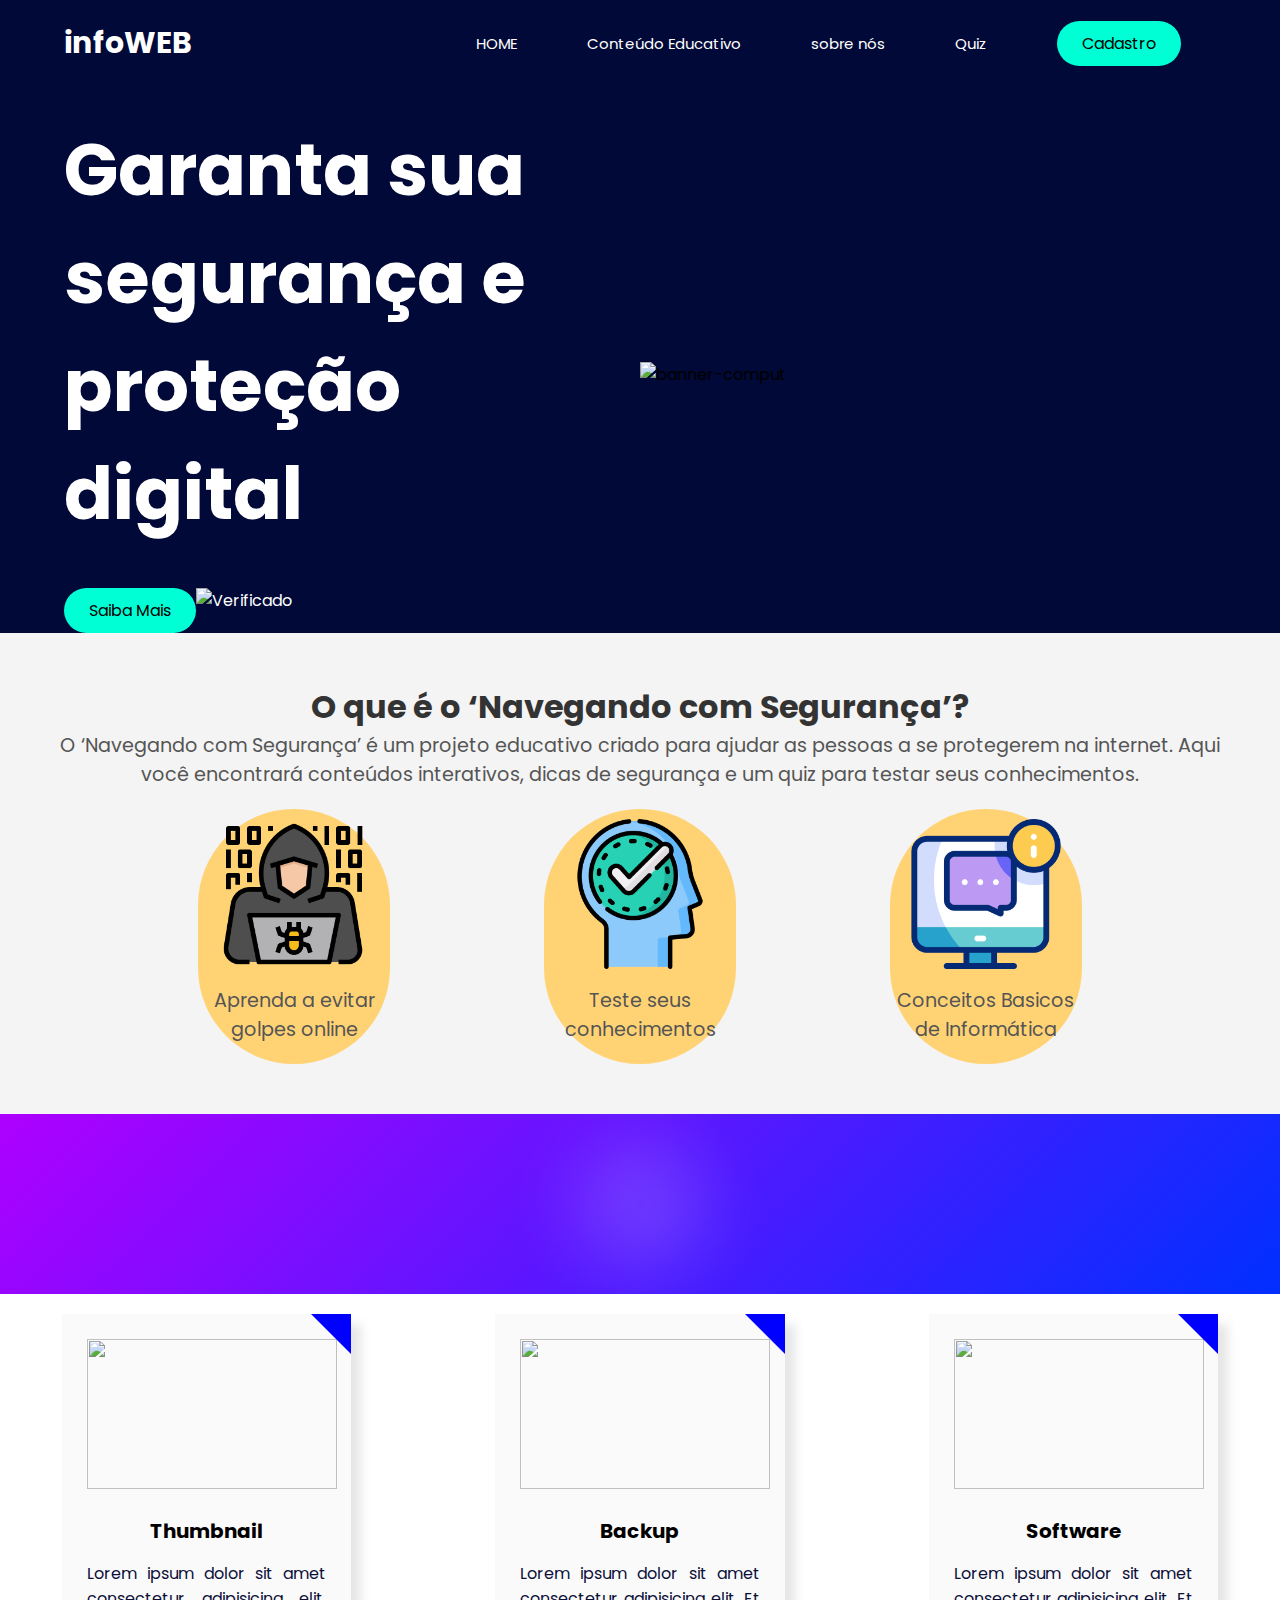
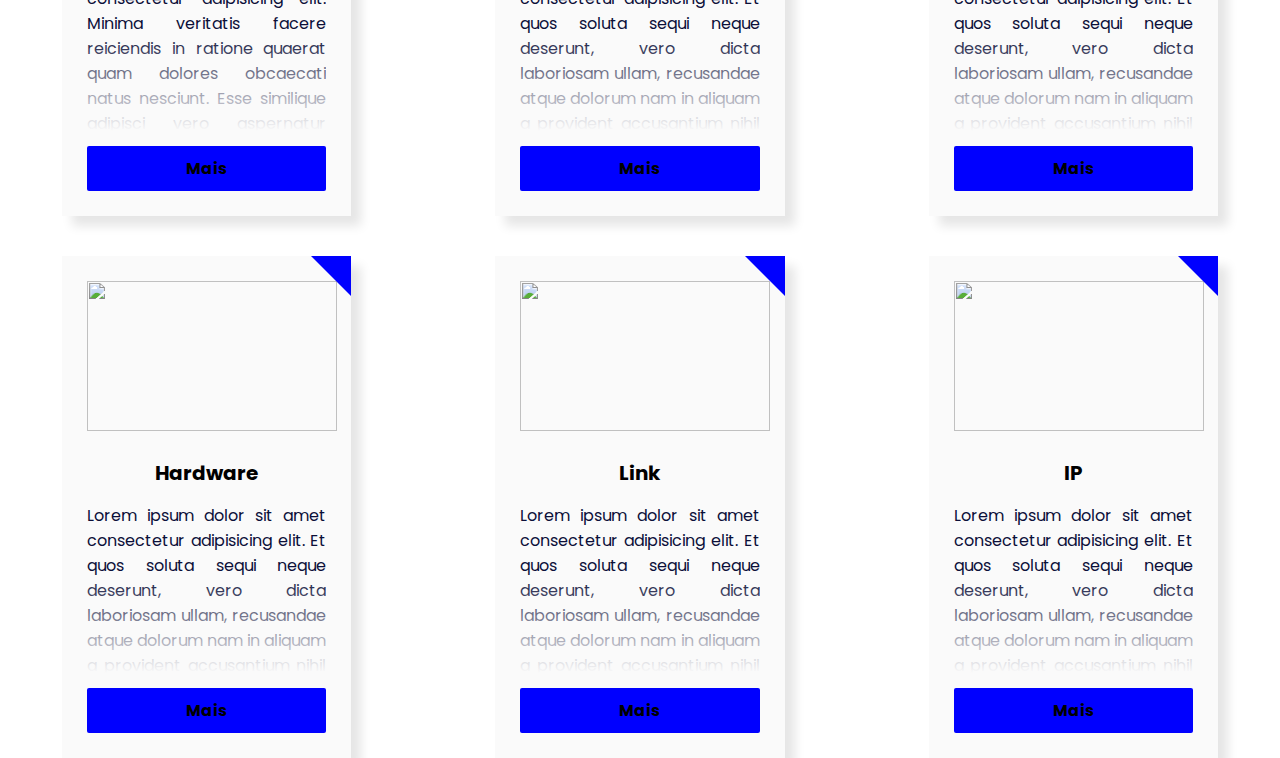
==== projeto extensão/home/index.html @ e357e800 "section" ====
<!DOCTYPE html>
<html lang="pt-BR">
<head>
    <meta charset="UTF-8">
    <meta name="viewport" content="width=device-width, initial-scale=1.0">
    <title>Formulário Responsivo</title>
    <link rel="stylesheet" href="index.css">
</head>
<body>
    <div class="banner-azul">
        <!--header-->
        <header>
            <div class="container">
                <nav>
                    <div class="logo">
                        <a href="banenr.html">infoWEB</a>
                    </div>
                    <ul class="ul">
                        <li> <a href="#"> HOME</a></li>
                        <li> <a href="#"> Conteúdo Educativo</a></li>
                        <li> <a href="#"> sobre nós</a></li>
                        <li> <a href="#"> Quiz</a></li>
                        <li> <a href="#"> <button class="btn-gradient">Cadastro</button></a></li>
                    </ul>
                </nav>
            </div>
        </header>
        <!-- end header-->
         <!--main-->
        <main>
            <div class="container">
                <div class="main-text">
                    <h1>Garanta sua segurança e proteção digital</h1>
                    <div>
                        <button class="btn-gradient">Saiba Mais</button>
                        <img src="index-img/verificado.png" alt="Verificado" height="45">
                    </div>
                </div>
                   <!--main-img-->
            <div class="main-img">
                <img src="index-img/note.banner.webp" alt="banner-comput">
            </div>
            <!--end main-img-->
            </div>
        </main>
        <!-- end main-->
    </div>



<!--section-->

    <section id="sobre">
        <h2>O que é o ‘Navegando com Segurança’?</h2>
        <p>O ‘Navegando com Segurança’ é um projeto educativo criado para ajudar as pessoas a se protegerem na internet. Aqui você encontrará conteúdos interativos, dicas de segurança e um quiz para testar seus conhecimentos.</p>
        
        <div class="beneficios">
            <a href="" class="beneficio">
                <img src="index-img/hacker_7050934.png"Segurança">
                <p>Aprenda a evitar golpes online</p>
            </a>
            <a href="" class="beneficio">
                <img src="index-img/positive_3286049.png" alt="Quiz">
                <p>Teste seus conhecimentos</p>
            </a>
            <a href="" class="beneficio">
                <img src="index-img/computer-chat_17569504 (1).png" alt="Aulas">
                <p>Conceitos Basicos de Informática </p>
            </a>
        </div>
    </section>
        

    
<!--end-section-->


    <div class="intro-container">
        <div class="glow"></div>
        <div class="intro-text">Introdução aos Conceitos Básicos de Informática</div>
    </div>





    <!--Cards-->
    <div class="container-card">
        <div class="card">
            <div class="icon">
                <img src="cards.img/tumb.svg" height="150">
            </div>
            <div class="content">
                <h3>Thumbnail</h3>
                <p>
                    Lorem ipsum dolor sit amet consectetur adipisicing elit. Minima veritatis facere reiciendis in ratione quaerat quam dolores obcaecati natus nesciunt. Esse similique adipisci vero aspernatur debitis corporis animi at enim!
                    Lorem ipsum, dolor sit amet consectetur adipisicing elit. In reprehenderit repellendus culpa quibusdam itaque ipsum voluptatibus, velit dolor eaque exercitationem sit omnis voluptatem quasi veniam perferendis distinctio aliquam dignissimos expedita.
                </p>
            </div>
            <button id="Mais-button">Mais</button>
        </div>
        <div class="card">
            <div class="icon">
                <img src="cards.img/backup.svg" height="150">
            </div>
            <div class="content">
                <h3>Backup</h3>
                <p>
                    Lorem ipsum dolor sit amet consectetur adipisicing elit. Et quos soluta sequi neque deserunt, vero dicta laboriosam ullam, recusandae atque dolorum nam in aliquam a provident accusantium nihil ea incidunt.
                    Lorem ipsum dolor, sit amet consectetur adipisicing elit. Dolorum dolores quisquam unde sapiente voluptate sunt reiciendis incidunt ducimus fuga quasi porro ipsam possimus harum, obcaecati, enim eveniet consectetur similique aliquid!
                </p>
            </div>
            <button id="Mais-button">Mais</button>
        </div>
        <div class="card">
            <div class="icon">
                <img src="cards.img/software.svg" height="150">
            </div>
            <div class="content">
                <h3>Software</h3>
                <p>
                    Lorem ipsum dolor sit amet consectetur adipisicing elit. Et quos soluta sequi neque deserunt, vero dicta laboriosam ullam, recusandae atque dolorum nam in aliquam a provident accusantium nihil ea incidunt.
                    Lorem ipsum dolor, sit amet consectetur adipisicing elit. Dolorum dolores quisquam unde sapiente voluptate sunt reiciendis incidunt ducimus fuga quasi porro ipsam possimus harum, obcaecati, enim eveniet consectetur similique aliquid!
                </p>
            </div>
            <button id="Mais-button">Mais</button>
        </div>
        <div class="card">
            <div class="icon">
                <img src="cards.img/hardware.svg" height="150">
            </div>
            <div class="content">
                <h3>Hardware</h3>
                <p>
                    Lorem ipsum dolor sit amet consectetur adipisicing elit. Et quos soluta sequi neque deserunt, vero dicta laboriosam ullam, recusandae atque dolorum nam in aliquam a provident accusantium nihil ea incidunt.
                    Lorem ipsum dolor, sit amet consectetur adipisicing elit. Dolorum dolores quisquam unde sapiente voluptate sunt reiciendis incidunt ducimus fuga quasi porro ipsam possimus harum, obcaecati, enim eveniet consectetur similique aliquid!
                </p>
            </div>
            <button id="Mais-button">Mais</button>
        </div>
        <div class="card">
            <div class="icon">
                <img src="cards.img/link.svg" height="150">
            </div>
            <div class="content">
                <h3>Link</h3>
                <p>
                    Lorem ipsum dolor sit amet consectetur adipisicing elit. Et quos soluta sequi neque deserunt, vero dicta laboriosam ullam, recusandae atque dolorum nam in aliquam a provident accusantium nihil ea incidunt.
                    Lorem ipsum dolor, sit amet consectetur adipisicing elit. Dolorum dolores quisquam unde sapiente voluptate sunt reiciendis incidunt ducimus fuga quasi porro ipsam possimus harum, obcaecati, enim eveniet consectetur similique aliquid!
                </p>
            </div>
            <button id="Mais-button">Mais</button>
        </div>
        <div class="card">
            <div class="icon">
                <img src="cards.img/ip.svg" height="150">
            </div>
            <div class="content">
                <h3>IP</h3>
                <p>
                    Lorem ipsum dolor sit amet consectetur adipisicing elit. Et quos soluta sequi neque deserunt, vero dicta laboriosam ullam, recusandae atque dolorum nam in aliquam a provident accusantium nihil ea incidunt.
                    Lorem ipsum dolor, sit amet consectetur adipisicing elit. Dolorum dolores quisquam unde sapiente voluptate sunt reiciendis incidunt ducimus fuga quasi porro ipsam possimus harum, obcaecati, enim eveniet consectetur similique aliquid!
                </p>
            </div>
            <button id="Mais-button">Mais</button>
        </div>
    </div>
    <script src="card.js"></script>

     <!--End-Cards-->

</body>

</html>
---- projeto extensão/home/index.css ----
@import url('https://fonts.googleapis.com/css2?family=Oxanium&family=Poppins:ital,wght@0,100;0,200;0,300;0,400;0,500;0,600;0,700;0,800;0,900;1,100;1,200;1,300;1,400;1,500;1,600;1,700;1,800;1,900&display=swap');

* {
    margin: 0;
    padding: 0;
    box-sizing: border-box;
    font-family: Arial, sans-serif;
    text-decoration: none;
    list-style: none;
    font-family: "Poppins";
    


}
body {
    justify-content: center;
    align-items: center;

    
    
}
:root{
    --blue: #00ffd5;
    --pastel: #ffd374;
    --white: #fff;
    --blue-escuro:#000937;
}
.banner-azul{
    background-color: var(--blue-escuro);

}
.container{
    max-width: 1440px;
    padding: 0 5%;
    margin: 0 auto;
}
.btn-gradient{
    padding: 10px 25px;
    border: none;
    cursor: pointer;
    background-color: #00ffd5;
    border-radius: 2px;
    font-size: 16px;
    border-radius: 25px;
   
   
   
}
nav{
    display: flex;
    justify-content:  space-between;
    align-items: center;
    padding: 20px 0;
}
.logo a{
    font-size: 30px;
    font-weight: bold;
   color: #fff;
}
.ul{
    display: flex;
    align-items: center;
}
.ul li{
    margin: 0 35px;
    font-size: 15px;
}
.ul li a{
    color: white;
}
/* main*/
main .container{
    display: flex;
    align-items: center;
    justify-content: space-between;
    margin-top: 30px;
}
.main-text{
    width: 50%;
    color: #fff;
}
.main-text h1{
    font-size: 4.5rem;
    
}
.main-text div{
    display: flex;
    align-items: center;
    margin-top: 40px;
}
.main-img{
    width: 50%;

}
.main-img img{
    width: 100%;
}
.container-fluid {
    max-width: 1200px;
    margin: auto;
}





/*section*/


#sobre {
    text-align: center;
    padding: 50px;
    background-color: #f4f4f4;
}

#sobre h2 {
    font-size: 2.5vw;
    color: #333;
}

#sobre p {
    font-size: 1.5vw;
    margin-bottom: 20px;
    color: #555;
}

.beneficios {
    display: flex;
    justify-content: center;
    gap: 12vw;
    flex-wrap: wrap;
}

.beneficio {
    background-color: #ffd374;
   border-radius: 150px;
   width: 15vw;
   text-align: center;
   transition: transform 1s;
  

}
.beneficio:hover{
    transform: scale(1.2); /* Aumenta o tamanho em 1.5x */
}
   


.beneficio img {
    height: 20vw;
    max-height: 150px; /* Limita a altura máxima */
    object-fit: cover; /* Faz com que a imagem cubra o espaço sem distorcer */
    margin: 10px 0; /* Adiciona espaço entre a imagem e o texto */
}
   


.btn {
    display: inline-block;
    padding: 10px 20px;
    background-color: #007BFF;
    color: white;
    font-size: 1.5vw;
    text-decoration: none;
    border-radius: 5px;
    transition: 0.3s;
}

.btn:hover {
    background-color: #0056b3;
}

/* Responsividade-section */
@media (max-width: 1024px) {
    #sobre h2 {
        font-size: 5vw; /* Ajusta o título conforme a tela */
    }

    #sobre p {
        font-size: 2vw; /* Ajusta o texto conforme a tela */
    }

    .beneficios {
        gap: 8vw; /* Reduz o espaço entre os itens */
    }

    .beneficio {
        background-color: #ffd374;
        width: 20vw; /* Aumenta a largura dos itens */
    }

    .beneficio img {
        height: 15vw; /* Ajusta a altura das imagens */
    }
}

@media (max-width: 768px) {
    #sobre h2 {
        font-size: 5vw; /* Ajusta o título para telas menores */
    }

    #sobre p {
        font-size: 3vw; /* Ajusta o texto */
    }

    .beneficios {
      
        gap: 5vw; /* Maior espaçamento entre os itens */
    }

    .beneficio {
       
        width: 40vw; /* Reduz a largura para telas menores */
    }

    .beneficio img {
        height: 30vw; /* Aumenta a altura da imagem para caber bem */
    }
}

@media (max-width: 480px) {
    #sobre h2 {
        font-size: 8vw; /* Ajusta para telas muito pequenas */
    }

    #sobre p {
        font-size: 5vw; /* Ajusta o texto para telas pequenas */
    }

    .beneficios {
        flex-direction: column; /* Coloca os itens em uma coluna */
        gap: 10vw; /* Maior espaçamento entre os itens */
    }

    .beneficio {
        
        width: 80vw; /* A largura dos itens será 80% da tela */
    }

    .beneficio img {
        height: 40vw; /* Ajusta a altura da imagem para telas muito pequenas */
    }
}

/* end-Responsividade-section */
/* end-section */


















.intro-container {
    position: relative;
    width: 100%;
    height: 20vh;
    display: flex;
    align-items: center;
    justify-content: center;
    background: linear-gradient(135deg, #ae00ff, #002fff);
    overflow: hidden;
}
.intro-text {
    font-size: 2rem;
    font-weight: bold;
    background: linear-gradient(90deg, #ffffff, #00e6e6);
    -webkit-background-clip: text;
    -webkit-text-fill-color: transparent;
    opacity: 0;
    transform: translateY(50px);
    animation: fadeInUp 1.5s ease-out forwards;
    text-align: center;
    
}

@keyframes fadeInUp {
    0% { opacity: 0; transform: translateY(50px); }
    100% { opacity: 1; transform: translateY(0); }
}
.glow {
    position: absolute;
    width: 200px;
    height: 200px;
    background: radial-gradient(circle, rgba(255,255,255,0.2) 0%, rgba(255,255,255,0) 70%);
    border-radius: 50%;
    filter: blur(30px);
    animation: moveGlow 5s infinite alternate;
}
@keyframes moveGlow {
    0% { transform: translate(-50px, -50px); }
    100% { transform: translate(50px, 50px); }
}








/*Cards*/
.container-card{
    display: grid;
    grid-template-columns: repeat(3, 1fr);
    align-items: start; 
    justify-items: center;
    gap: 20px;
    

   
}
.card{
    display: flex;
    flex-direction: column;
    max-width: 70%;
    padding: 25px;
    background-color: rgb(250, 250, 250);
    text-align: justify;
    box-shadow: 10px 10px 10px rgba(0,0,0,0.1);
    position: relative;
    margin-top:20px;
  
}   

.card::before{
    content: "";
    position: absolute;
    top: 0;
    right: 0;
    border: 20px solid transparent;
    border-top: 20px solid blue;
    border-right: 20px solid blue;;

}
.icon{
    margin-bottom: 20px;
}
.icon img{
    width: 250px;
}
.content{
    height: 215px;
    overflow: hidden;
    position:relative;
}
.content::before{
    content: "";
    position: absolute;
    bottom: 0;
    width: 100%;
    height: 100px;
    background: linear-gradient(transparent, rgb(250, 250, 250));
}
.content h3{
    text-align: center;
    margin-bottom: 15px;
    font-size: 20px;
}


#Mais-button{
    border: none;
    padding: 10px;
    border-radius: 2px;
    margin-top: 15px;
    background-color: blue;
    font-weight: bold;
    cursor: pointer;
    font-size: 16px;
    transition: all 0.2s ease-in-out;
}
#Mais-button:hover{
    background-color: transparent;
    color: blue;
    transition: all 0.2s ease-in-out;
}
.card.active{
    height: none;
}
.card.active .content{
    height: auto;
}
.card.active .content::before{
    visibility: hidden;
}


/* Ajuste para tablets */
@media (max-width: 1024px) {
    .container-card {
        grid-template-columns: repeat(2, 1fr); /* 2 colunas */
        gap: 30px;
    }
}

/* Ajuste para celulares */
@media (max-width: 768px) {
    .container-card {
        grid-template-columns: repeat(1, 1fr); /* 1 coluna */
        gap: 20px;
    }
}







/* Navbar */
.nav {
    background-color: #f18a04c4;
    padding: 10px;
    border-radius: 5px;
    list-style: none;
    display: flex;
    gap: 15px;
}

.nav .nav-item .nav-link {
    color: #0c0f39;
    text-decoration: none;
    font-weight: bold;
}

.nav .nav-item .nav-link:hover {
    text-decoration: underline;
}

.nav .nav-item .disabled {
    color: #0c0f39;
}

/* Títulos e textos */
.col-md-12 h2 {
    color: #0c0f39;
    margin-top: 20px;
}

p {
    color: #0c0f39;
}

/* Botões */

/* Cards */
.car {
    background-color: transparent;
    border-radius: 5px;
    padding: 15px;
    box-shadow: 0px 4px 6px rgb(247, 247, 247);
    text-align: center;
    margin-top: 20px;
    border-radius: 20px;
}

.cardi img {
    max-width: 100%;
    border-radius: 5px;
}

.card-title {
    margin: 10px 0;
    font-size: 18px;
    font-weight: bold;
    color: #0c0f39;
}

/* Grid Responsivo */
.row {
    display: flex;
    flex-wrap: wrap;
    justify-content: space-between;
}

.col-md-4 {
    width: 100%;
    max-width: 32%;
}

@media (max-width: 768px) {
    .col-md-4 {
        max-width: 100%;
    }
}

/* Paginação */
.pagination {
    display: flex;
    list-style: none;
    justify-content: center;
    margin-top: 20px;
}

.pagination .page-item {
    margin: 0 5px;
}

.pagination .page-link {
    padding: 8px 12px;
    background-color: #f18a04c4;
    color: #0c0f39;
    border-radius: 5px;
    text-decoration: none;
}

.pagination .page-link:hover {
    background-color: #d9d487;
}
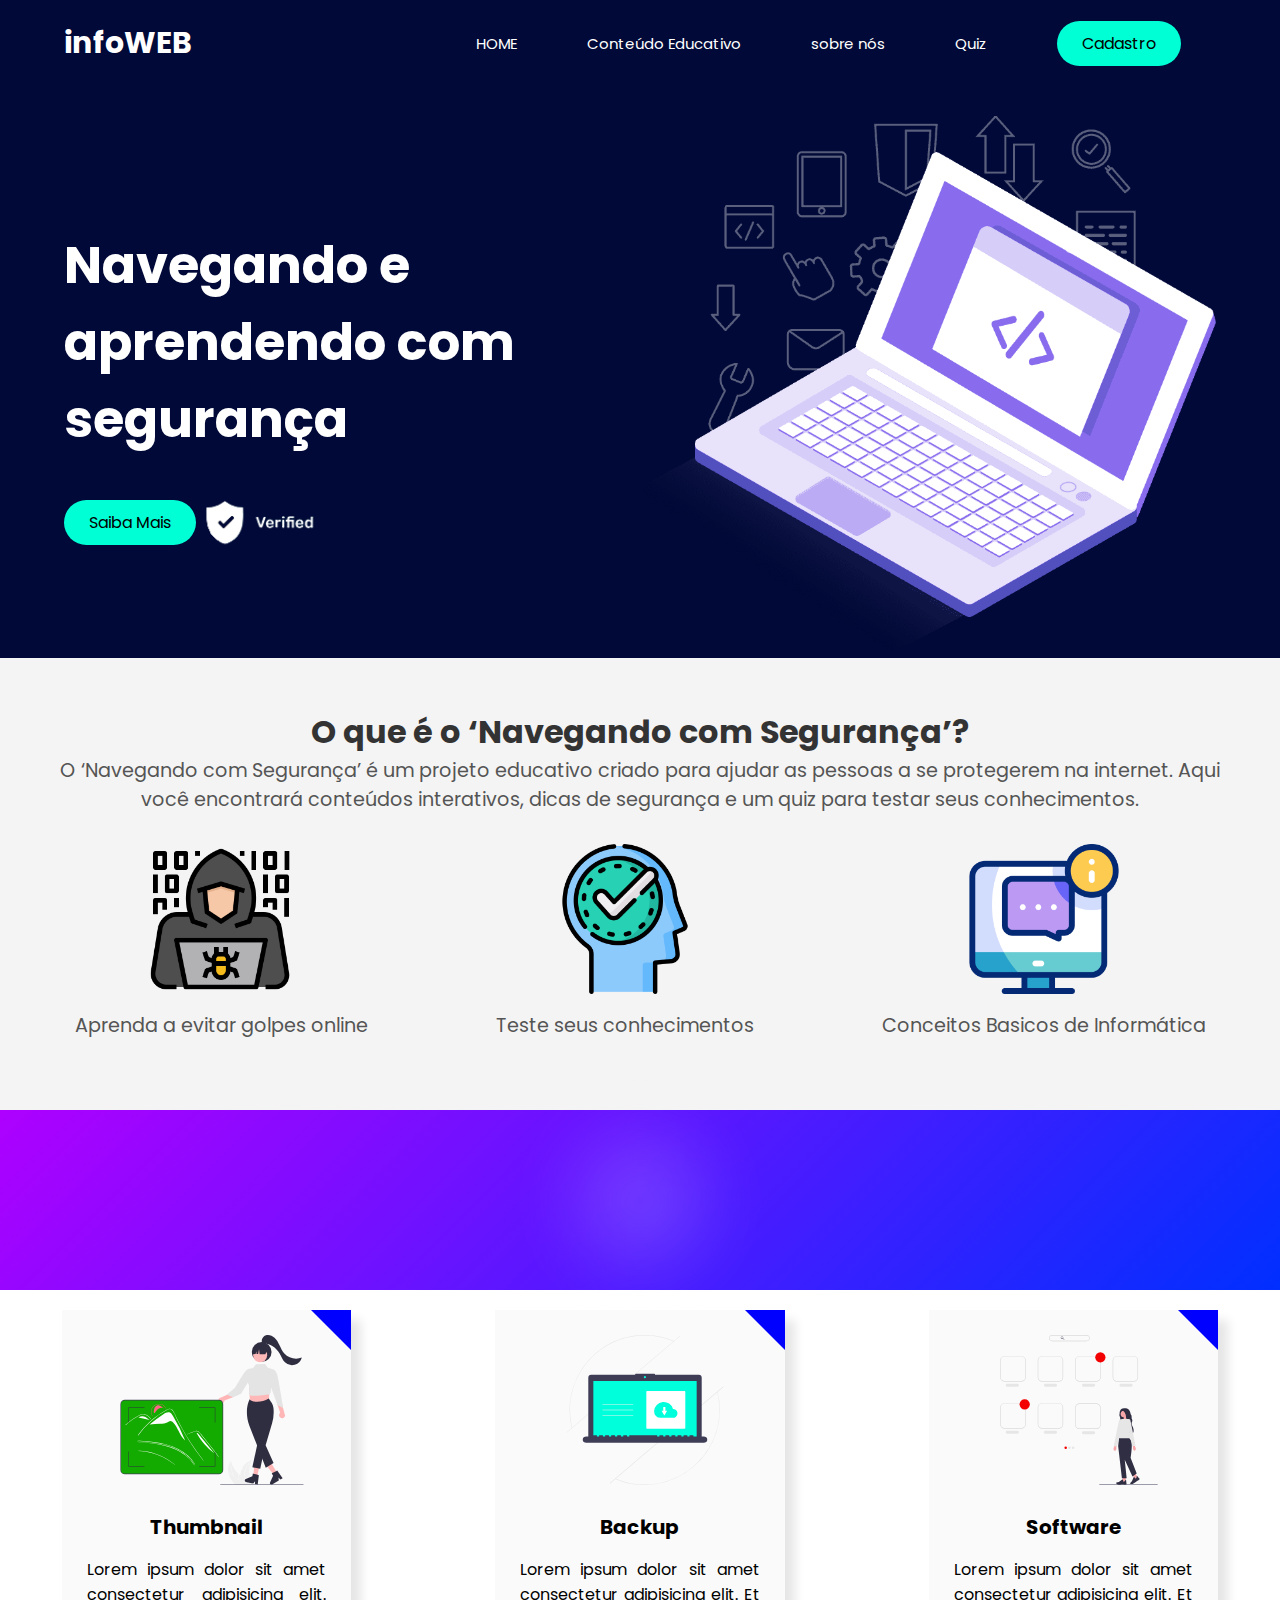
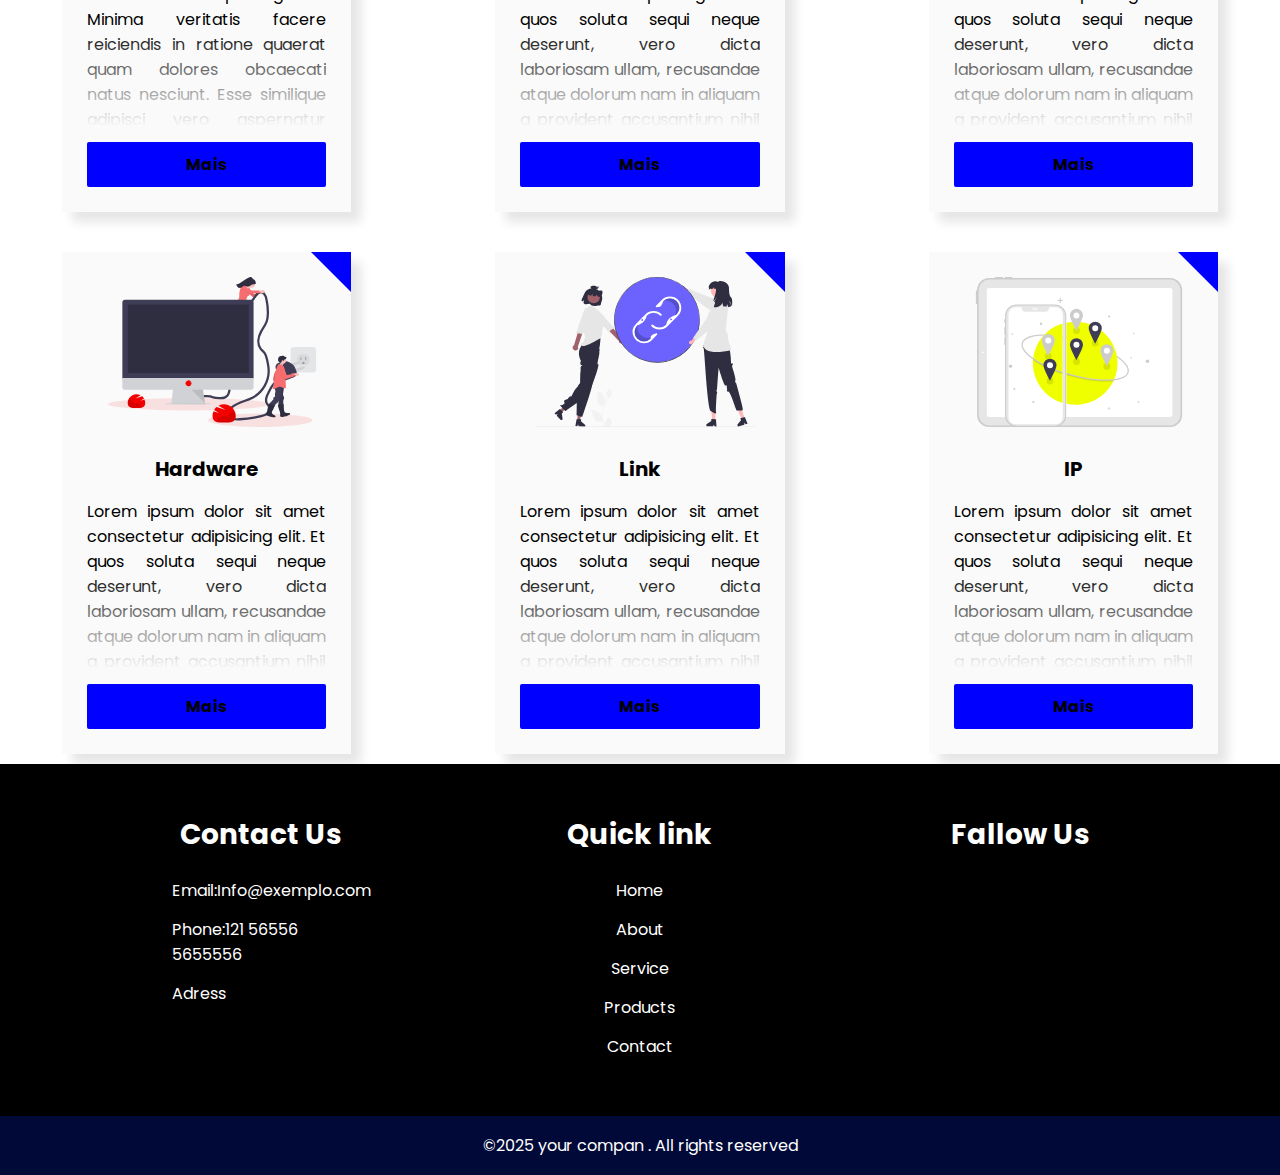
==== commit 8496d5a3: "Merge pull request #2 from gab-2005/main" ====
--- a/projeto extensão/home/index.html
+++ b/projeto extensão/home/index.html
@@ -22,18 +22,22 @@
                         <li> <a href="#"> Quiz</a></li>
                         <li> <a href="#"> <button class="btn-gradient">Cadastro</button></a></li>
                     </ul>
+                    <div class="menu-icon">
+                        <img src="index-img/menu.png" alt="" height="50">
+                    </div>
                 </nav>
             </div>
         </header>
+        <script src="menu-mob.js"></script>
         <!-- end header-->
          <!--main-->
         <main>
             <div class="container">
                 <div class="main-text">
-                    <h1>Garanta sua segurança e proteção digital</h1>
+                    <h1>Navegando e aprendendo com segurança</h1>
                     <div>
                         <button class="btn-gradient">Saiba Mais</button>
-                        <img src="index-img/verificado.png" alt="Verificado" height="45">
+                        <img src="index-img/verificado.png" alt="Verificado" height="50">
                     </div>
                 </div>
                    <!--main-img-->
@@ -56,15 +60,15 @@
         
         <div class="beneficios">
             <a href="" class="beneficio">
-                <img src="index-img/hacker_7050934.png"Segurança">
+                <img src="index-img/proteja-se.png"Segurança">
                 <p>Aprenda a evitar golpes online</p>
             </a>
             <a href="" class="beneficio">
-                <img src="index-img/positive_3286049.png" alt="Quiz">
+                <img src="index-img/conhecimento.png" alt="Quiz">
                 <p>Teste seus conhecimentos</p>
             </a>
             <a href="" class="beneficio">
-                <img src="index-img/computer-chat_17569504 (1).png" alt="Aulas">
+                <img src="index-img/informatica.png" alt="Aulas">
                 <p>Conceitos Basicos de Informática </p>
             </a>
         </div>
@@ -167,8 +171,46 @@
     </div>
     <script src="card.js"></script>
 
+
      <!--End-Cards-->
 
+     <!--footer-->
+     <footer>
+     <div class="footer-container">
+        <div class="footer-content">
+            <h3>Contact Us</h3>
+            <p> Email:Info@exemplo.com</p>
+            <p>Phone:121 56556 5655556</p>
+            <p>Adress</p>
+        </div>
+        <div class="footer-content">
+            <h3>Quick link</h3>
+            <ul class="list">
+                <li><a href="">Home</a></li>
+                <li><a href="">About</a></li>
+                <li><a href="">Service</a></li>
+                <li><a href="">Products</a></li>
+                <li><a href="">Contact</a></li>
+            </ul>
+        </div>
+        <div class="footer-content">
+            <h3>Fallow Us</h3>
+            <li><a href=""><i class="fab fa-facebook"></i></a></li>
+            <li><a href=""><i class="fab fa-Twitter"></i></a></li>
+            <li><a href=""><i class="fab fa-Instagram"></i></a></li>
+            <li><a href=""><i class="fab fa-Linkedin"></i></a></li>
+        </div>
+     </div>
+     <div class="btn-bar">
+        <p>&copy;2025 your compan . All rights reserved </p>
+     </div>
+    
+
+     </footer>
+
+     <!--end-footer-->
+
+
 </body>
 
 </html>
--- a/projeto extensão/home/index.css
+++ b/projeto extensão/home/index.css
@@ -15,6 +15,7 @@
 body {
     justify-content: center;
     align-items: center;
+    overflow-x: hidden;
 
     
     
@@ -27,6 +28,7 @@
 }
 .banner-azul{
     background-color: var(--blue-escuro);
+   
 
 }
 .container{
@@ -80,7 +82,7 @@
     color: #fff;
 }
 .main-text h1{
-    font-size: 4.5rem;
+    font-size: 3.2rem;
     
 }
 .main-text div{
@@ -95,14 +97,66 @@
 .main-img img{
     width: 100%;
 }
-.container-fluid {
-    max-width: 1200px;
-    margin: auto;
-}
-
-
-
-
+
+/* menu icon */
+.menu-icon{
+    display: none;
+    z-index: 10;
+ 
+}
+/* responsivade header*/
+@media (max-width: 1024px){
+
+
+
+}
+@media (max-width: 960px){
+    .menu-icon{
+        display: block;
+
+       
+    }
+
+    .ul{
+        background-color: var(--blue-escuro);
+        position: fixed;
+        top: 0;
+        width: 100%;
+        height: 100%;
+        left: 100%;
+        transition: 0.3s;
+        flex-direction: column;
+        justify-content: center;
+        z-index: 10;
+       
+    }
+    .ul li{
+        font-size: 4vw;
+        margin: 20px 0px;
+    }
+    
+    .ul.ativo{
+        left: 0%;
+    }
+    main .container{
+        flex-direction: column;
+    }
+    main .container .main-img{
+        width: 80%;
+    }
+    main .container .main-text{
+        width: 100%;
+        text-align: center;
+    }
+    main .container .main-text h1{
+        font-size: 6vw;
+    }
+    main .container .main-text div{
+        justify-content: center;
+        
+    }
+}
+/*responsivade end-header*/
 
 /*section*/
 
@@ -127,18 +181,16 @@
 .beneficios {
     display: flex;
     justify-content: center;
-    gap: 12vw;
+    gap: 0 10vw;
     flex-wrap: wrap;
 }
 
 .beneficio {
-    background-color: #ffd374;
-   border-radius: 150px;
-   width: 15vw;
-   text-align: center;
-   transition: transform 1s;
   
-
+    /* Limita o tamanho máximo */
+    text-align: center;
+    transition: transform 0.5s ease-in-out;
+    background-color: transparent;
 }
 .beneficio:hover{
     transform: scale(1.2); /* Aumenta o tamanho em 1.5x */
@@ -152,9 +204,6 @@
     object-fit: cover; /* Faz com que a imagem cubra o espaço sem distorcer */
     margin: 10px 0; /* Adiciona espaço entre a imagem e o texto */
 }
-   
-
-
 .btn {
     display: inline-block;
     padding: 10px 20px;
@@ -181,17 +230,19 @@
     }
 
     .beneficios {
-        gap: 8vw; /* Reduz o espaço entre os itens */
+        gap: 6vw; /* Reduz o espaço entre os itens */
     }
 
     .beneficio {
-        background-color: #ffd374;
+       
         width: 20vw; /* Aumenta a largura dos itens */
+        background-color: transparent;
     }
 
     .beneficio img {
         height: 15vw; /* Ajusta a altura das imagens */
     }
+    
 }
 
 @media (max-width: 768px) {
@@ -204,37 +255,45 @@
     }
 
     .beneficios {
-      
-        gap: 5vw; /* Maior espaçamento entre os itens */
+        display: flex;
+        flex-wrap: wrap;
+        justify-content: center;
+        align-items: center;
+        position: relative;
+        gap: 0vw 15vw; /* Maior espaçamento entre os itens */
     }
 
     .beneficio {
        
-        width: 40vw; /* Reduz a largura para telas menores */
+        width: 30vw; /* Reduz a largura para telas menores */
     }
 
     .beneficio img {
-        height: 30vw; /* Aumenta a altura da imagem para caber bem */
-    }
-}
+        height: 20vw; /* Aumenta a altura da imagem para caber bem */
+    }
+}
+   
 
 @media (max-width: 480px) {
     #sobre h2 {
-        font-size: 8vw; /* Ajusta para telas muito pequenas */
+        font-size: 6vw; /* Ajusta para telas muito pequenas */
     }
 
     #sobre p {
-        font-size: 5vw; /* Ajusta o texto para telas pequenas */
+        font-size: 3vw; /* Ajusta o texto para telas pequenas */
     }
 
     .beneficios {
+       
         flex-direction: column; /* Coloca os itens em uma coluna */
-        gap: 10vw; /* Maior espaçamento entre os itens */
+        gap: 5vw; /* Maior espaçamento entre os itens */
+        align-items: center;
+        justify-content: center;
     }
 
     .beneficio {
-        
-        width: 80vw; /* A largura dos itens será 80% da tela */
+       
+        width: 50vw; /* A largura dos itens será 80% da tela */
     }
 
     .beneficio img {
@@ -244,26 +303,7 @@
 
 /* end-Responsividade-section */
 /* end-section */
-
-
-
-
-
-
-
-
-
-
-
-
-
-
-
-
-
-
 .intro-container {
-    position: relative;
     width: 100%;
     height: 20vh;
     display: flex;
@@ -302,16 +342,9 @@
     0% { transform: translate(-50px, -50px); }
     100% { transform: translate(50px, 50px); }
 }
-
-
-
-
-
-
-
-
 /*Cards*/
 .container-card{
+    position: relative;
     display: grid;
     grid-template-columns: repeat(3, 1fr);
     align-items: start; 
@@ -396,16 +429,13 @@
     visibility: hidden;
 }
 
-
-/* Ajuste para tablets */
+/* responsividade card */
 @media (max-width: 1024px) {
     .container-card {
         grid-template-columns: repeat(2, 1fr); /* 2 colunas */
         gap: 30px;
     }
 }
-
-/* Ajuste para celulares */
 @media (max-width: 768px) {
     .container-card {
         grid-template-columns: repeat(1, 1fr); /* 1 coluna */
@@ -413,109 +443,101 @@
     }
 }
 
-
-
-
-
-
-
-/* Navbar */
-.nav {
-    background-color: #f18a04c4;
-    padding: 10px;
-    border-radius: 5px;
-    list-style: none;
-    display: flex;
-    gap: 15px;
-}
-
-.nav .nav-item .nav-link {
-    color: #0c0f39;
+/* responsividade end-card */
+
+footer{
+    margin-top: 10px;
+    background-color: var(--blue-escuro);
+    padding-top: 50px;
+    color: #ffffff;
+    background-color: black;
+    
+}
+.footer-container{
+    width: 1140px;
+    margin: auto;
+    display: flex;
+    justify-content: center;
+ 
+}
+.footer-content{
+    width: 33.3%;
+}
+h3{
+    font-size: 28px;
+    margin-bottom: 15px;
+    text-align: center;
+}
+.footer-content p{
+    width: 190px;
+    margin: auto;
+    padding: 7px;
+   
+}
+.footer-content li{
+    
+    text-align: center;
+}
+
+.list li{
+    width: auto;
+    text-align: center;
+    list-style-type: none;
+    padding: 7px;
+    position: relative;
+
+ 
+}
+.list li::before{
+    content:'';
+    position:absolute;
+    transform: translate(-50%,-50%);
+    left: 50%;
+    top: 100%;
+    width: 0;
+    height: 2px;
+    background-color: #00ffd5;
+    transition-duration: .5s;
+}
+.list :hover::before{
+    width: 40px;
+}
+.list a {
+    
+    color: #ffffff;
     text-decoration: none;
-    font-weight: bold;
-}
-
-.nav .nav-item .nav-link:hover {
-    text-decoration: underline;
-}
-
-.nav .nav-item .disabled {
-    color: #0c0f39;
-}
-
-/* Títulos e textos */
-.col-md-12 h2 {
-    color: #0c0f39;
-    margin-top: 20px;
-}
-
-p {
-    color: #0c0f39;
-}
-
-/* Botões */
-
-/* Cards */
-.car {
-    background-color: transparent;
-    border-radius: 5px;
-    padding: 15px;
-    box-shadow: 0px 4px 6px rgb(247, 247, 247);
-    text-align: center;
-    margin-top: 20px;
-    border-radius: 20px;
-}
-
-.cardi img {
-    max-width: 100%;
-    border-radius: 5px;
-}
-
-.card-title {
-    margin: 10px 0;
-    font-size: 18px;
-    font-weight: bold;
-    color: #0c0f39;
-}
-
-/* Grid Responsivo */
-.row {
-    display: flex;
-    flex-wrap: wrap;
-    justify-content: space-between;
-}
-
-.col-md-4 {
-    width: 100%;
-    max-width: 32%;
-}
-
-@media (max-width: 768px) {
-    .col-md-4 {
-        max-width: 100%;
-    }
-}
-
-/* Paginação */
-.pagination {
-    display: flex;
-    list-style: none;
-    justify-content: center;
-    margin-top: 20px;
-}
-
-.pagination .page-item {
-    margin: 0 5px;
-}
-
-.pagination .page-link {
-    padding: 8px 12px;
-    background-color: #f18a04c4;
-    color: #0c0f39;
-    border-radius: 5px;
+}
+.social-icons{
+    text-align: center;
+    padding: 0;
+}
+.social-icons li{
+    display: inline-block;
+    text-align: center;
+    padding: 5px;
+}
+.social-icons i{
+    
+    font-size: 25px;
+}
+a{
     text-decoration: none;
 }
-
-.pagination .page-link:hover {
-    background-color: #d9d487;
-}
+a:hover{
+    color: #00e6e6;
+}
+.social-icons i:hover{
+    color:  #00e6e6;
+}
+.btn-bar{
+    background-color: var(--blue-escuro);
+    text-align: center;
+    padding: 10px 0;
+    margin-top: 50px;
+}
+.btn-bar p{
+    color: white;
+    margin: 0;
+    font-size: 16px;
+    padding: 7px;
+}
